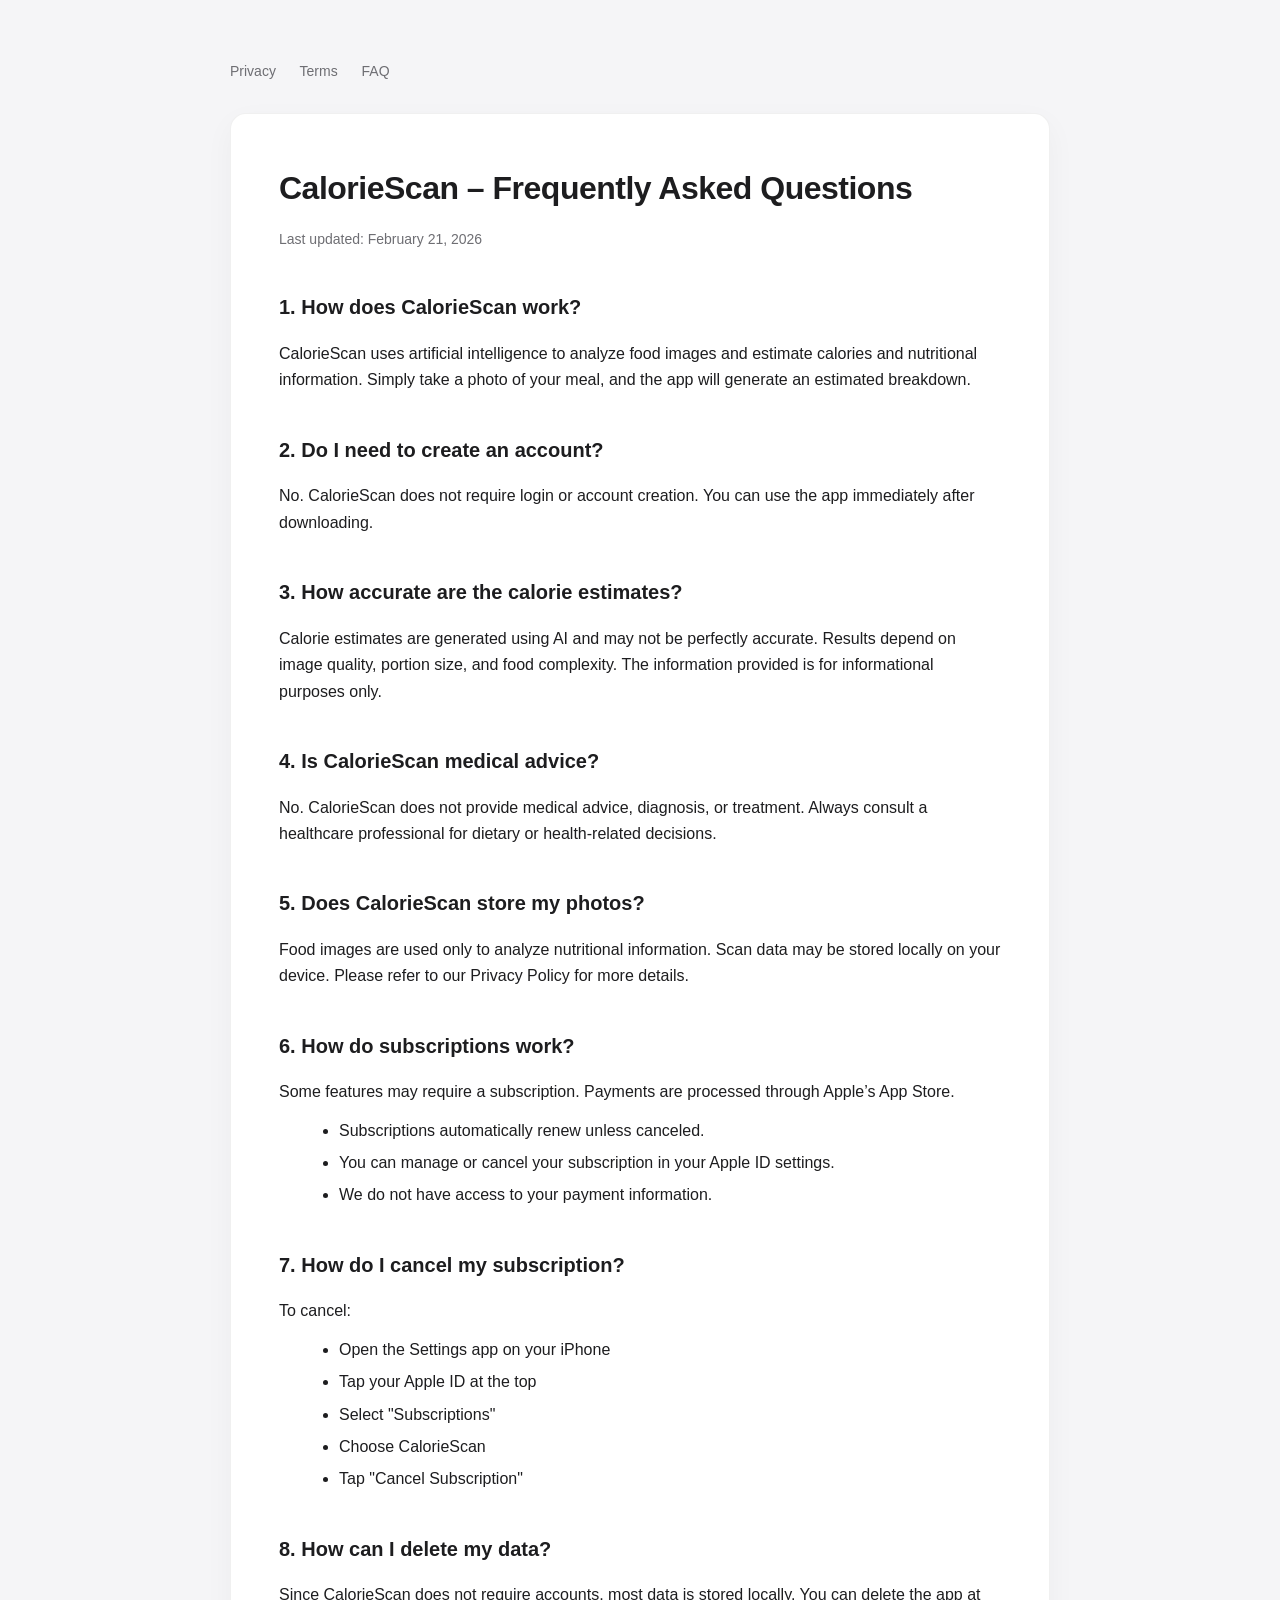
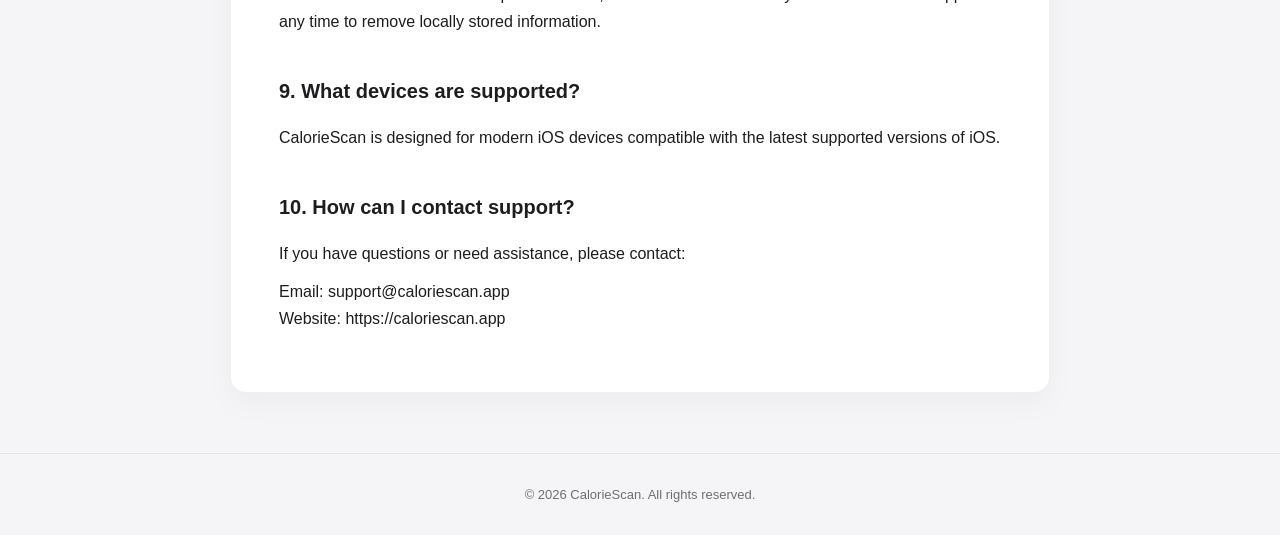
==== CalorieScan/faq.html @ cb6f7c5f "CalorieScan terms and faq" ====
<!DOCTYPE html>
<html lang="en">
    <head>
        <meta charset="UTF-8">
            <meta name="viewport" content="width=device-width, initial-scale=1.0">
                <title>CalorieScan – FAQ</title>
                <link rel="stylesheet" href="../assets/style.css">
    </head>

    <body>

        <div class="page">
            <div class="container">

                <div class="nav">
                    <a href="privacy.html">Privacy</a>
                    <a href="terms.html">Terms</a>
                    <a href="faq.html">FAQ</a>
                </div>

                <div class="card">

                    <h1>CalorieScan – Frequently Asked Questions</h1>
                    <div class="date">Last updated: February 21, 2026</div>

                    <h2>1. How does CalorieScan work?</h2>
                    <p>
                    CalorieScan uses artificial intelligence to analyze food images and estimate
                    calories and nutritional information. Simply take a photo of your meal,
                    and the app will generate an estimated breakdown.
                    </p>

                    <h2>2. Do I need to create an account?</h2>
                    <p>
                    No. CalorieScan does not require login or account creation.
                    You can use the app immediately after downloading.
                    </p>

                    <h2>3. How accurate are the calorie estimates?</h2>
                    <p>
                    Calorie estimates are generated using AI and may not be perfectly accurate.
                    Results depend on image quality, portion size, and food complexity.
                    The information provided is for informational purposes only.
                    </p>

                    <h2>4. Is CalorieScan medical advice?</h2>
                    <p>
                    No. CalorieScan does not provide medical advice, diagnosis, or treatment.
                    Always consult a healthcare professional for dietary or health-related decisions.
                    </p>

                    <h2>5. Does CalorieScan store my photos?</h2>
                    <p>
                    Food images are used only to analyze nutritional information.
                    Scan data may be stored locally on your device.
                    Please refer to our Privacy Policy for more details.
                    </p>

                    <h2>6. How do subscriptions work?</h2>
                    <p>
                    Some features may require a subscription. Payments are processed through Apple’s App Store.
                    </p>

                    <ul>
                        <li>Subscriptions automatically renew unless canceled.</li>
                        <li>You can manage or cancel your subscription in your Apple ID settings.</li>
                        <li>We do not have access to your payment information.</li>
                    </ul>

                    <h2>7. How do I cancel my subscription?</h2>
                    <p>
                    To cancel:
                    </p>
                    <ul>
                        <li>Open the Settings app on your iPhone</li>
                        <li>Tap your Apple ID at the top</li>
                        <li>Select "Subscriptions"</li>
                        <li>Choose CalorieScan</li>
                        <li>Tap "Cancel Subscription"</li>
                    </ul>

                    <h2>8. How can I delete my data?</h2>
                    <p>
                    Since CalorieScan does not require accounts, most data is stored locally.
                    You can delete the app at any time to remove locally stored information.
                    </p>

                    <h2>9. What devices are supported?</h2>
                    <p>
                    CalorieScan is designed for modern iOS devices compatible with the latest supported versions of iOS.
                    </p>

                    <h2>10. How can I contact support?</h2>
                    <p>
                    If you have questions or need assistance, please contact:
                    </p>

                    <p>
                    Email: support@caloriescan.app<br>
                    Website: https://caloriescan.app
                    </p>

                </div>
            </div>
        </div>

        <footer>
            © 2026 CalorieScan. All rights reserved.
        </footer>

    </body>
</html>
---- assets/style.css ----
:root {
    --text-primary: #1d1d1f;
    --text-secondary: #6e6e73;
    --background: #f5f5f7;
    --card: #ffffff;
    --border: rgba(0,0,0,0.06);
    --shadow: 0 10px 30px rgba(0,0,0,0.04);
    --accent: #111111;
}

/* Dark Mode Support */
@media (prefers-color-scheme: dark) {
    :root {
        --text-primary: #f5f5f7;
        --text-secondary: #a1a1a6;
        --background: #0b0b0c;
        --card: #151516;
        --border: rgba(255,255,255,0.08);
        --shadow: none;
        --accent: #ffffff;
    }
}

* {
    box-sizing: border-box;
}

html, body {
    margin: 0;
    padding: 0;
    min-height: 100%;
    background: var(--background);
    font-family: -apple-system, BlinkMacSystemFont, "Segoe UI", Roboto, Helvetica, Arial, sans-serif;
    color: var(--text-primary);
    line-height: 1.65;
    -webkit-font-smoothing: antialiased;
}

body {
    display: flex;
    flex-direction: column;
}

/* Layout Wrapper */
.page {
    flex: 1;
    padding: 60px 20px;
}

.container {
    max-width: 820px;
    margin: 0 auto;
}

/* Navigation */
.nav {
    margin-bottom: 30px;
    font-size: 14px;
}

.nav a {
    text-decoration: none;
    color: var(--text-secondary);
    margin-right: 20px;
    transition: color 0.2s ease;
}

.nav a:hover {
    color: var(--text-primary);
}

/* Card */
.card {
    background: var(--card);
    padding: 48px;
    border-radius: 16px;
    border: 1px solid var(--border);
    box-shadow: var(--shadow);
}

/* Typography */
h1 {
    margin-top: 0;
    font-size: 32px;
    letter-spacing: -0.5px;
}

h2 {
    margin-top: 40px;
    font-size: 20px;
}

h3 {
    margin-top: 24px;
    font-size: 16px;
}

p {
    margin: 12px 0;
}

ul {
    margin: 12px 0 12px 20px;
}

li {
    margin-bottom: 6px;
}

.date {
    color: var(--text-secondary);
    margin-top: -8px;
    margin-bottom: 32px;
    font-size: 14px;
}

/* Footer */
footer {
    padding: 30px 20px;
    text-align: center;
    font-size: 13px;
    color: var(--text-secondary);
    border-top: 1px solid var(--border);
}

/* Responsive */
@media (max-width: 600px) {
    .card {
        padding: 28px;
    }

    h1 {
        font-size: 26px;
    }

    .page {
        padding: 40px 16px;
    }
}
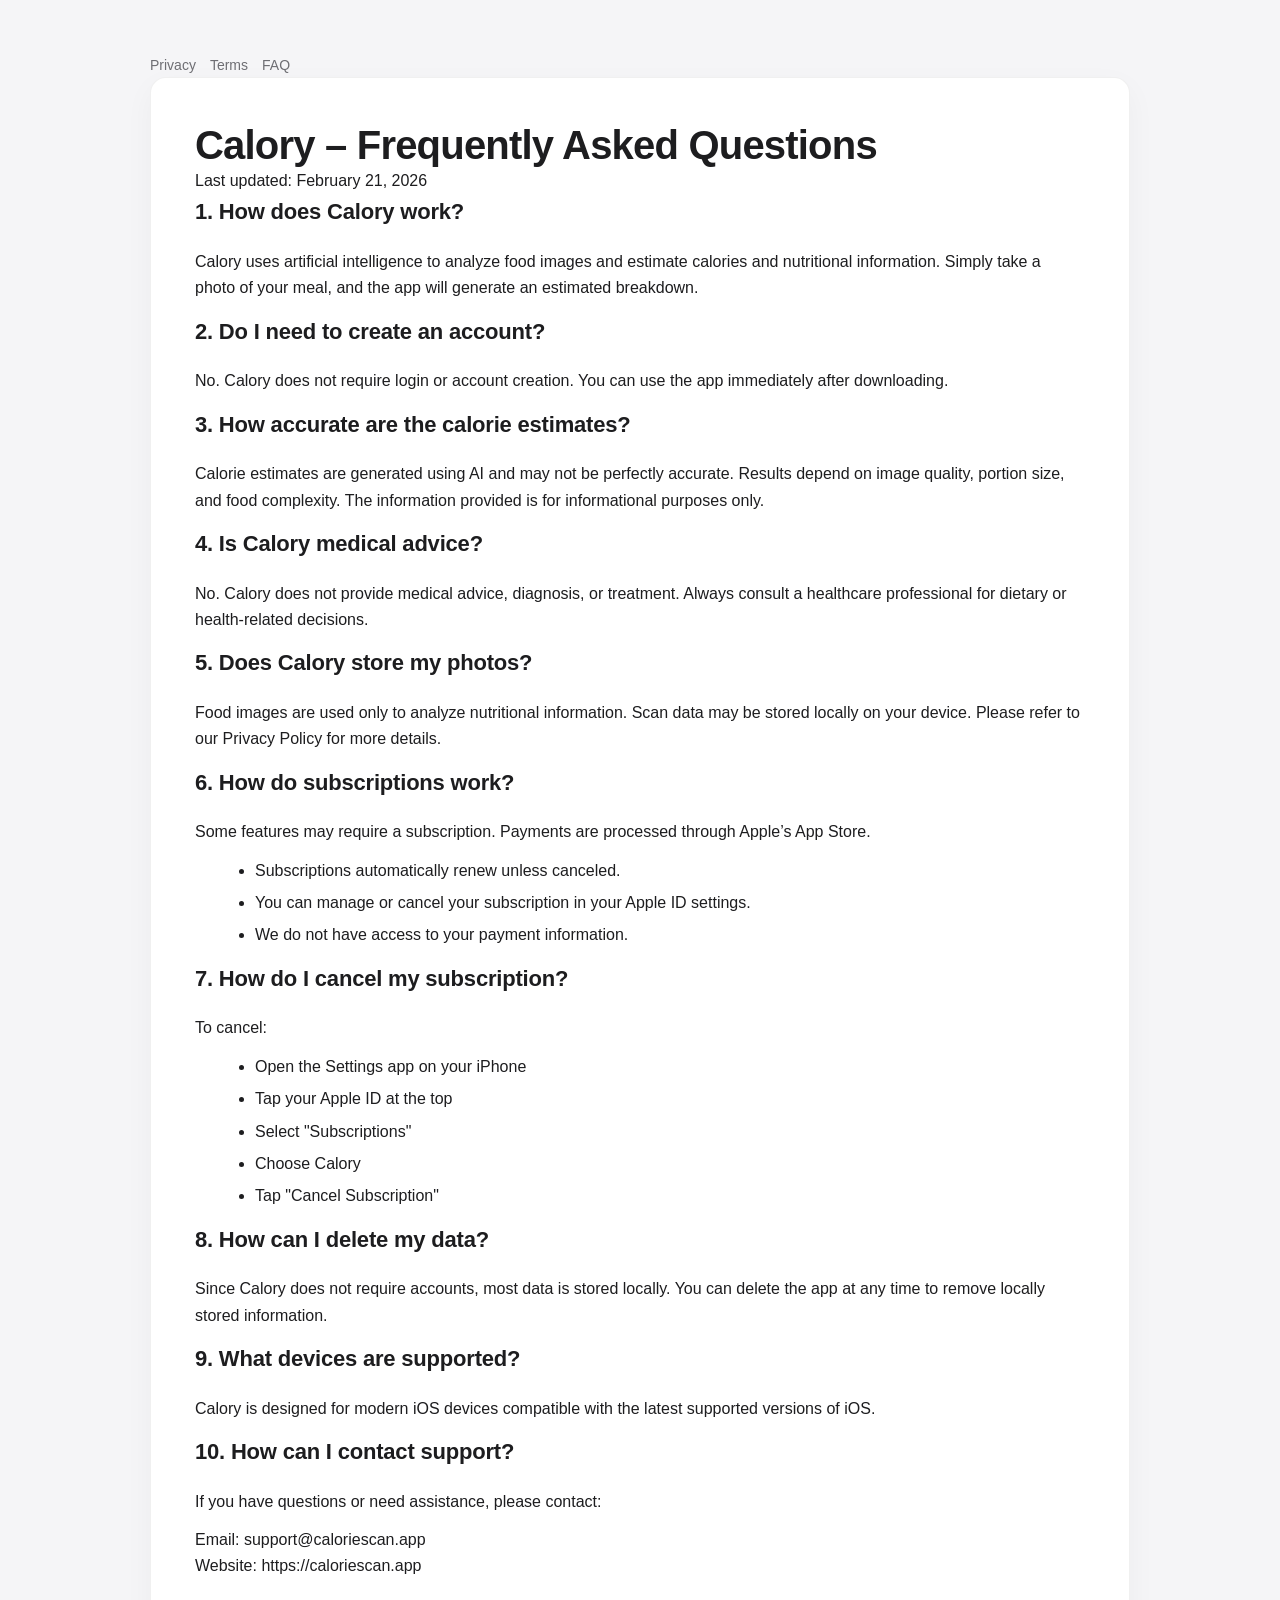
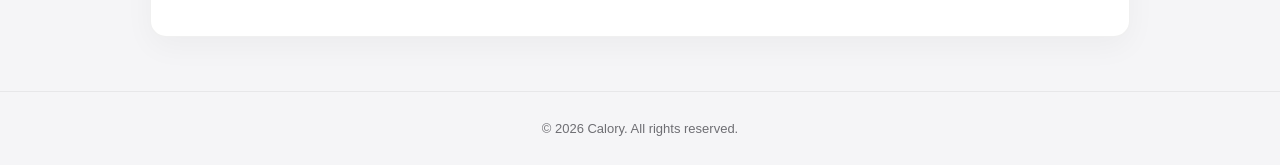
==== commit ad62a583: "update html to use Calory instead of CalorieScan" ====
--- a/CalorieScan/faq.html
+++ b/CalorieScan/faq.html
@@ -3,7 +3,7 @@
     <head>
         <meta charset="UTF-8">
             <meta name="viewport" content="width=device-width, initial-scale=1.0">
-                <title>CalorieScan – FAQ</title>
+                <title>Calory – FAQ</title>
                 <link rel="stylesheet" href="../assets/style.css">
     </head>
 
@@ -20,19 +20,19 @@
 
                 <div class="card">
 
-                    <h1>CalorieScan – Frequently Asked Questions</h1>
+                    <h1>Calory – Frequently Asked Questions</h1>
                     <div class="date">Last updated: February 21, 2026</div>
 
-                    <h2>1. How does CalorieScan work?</h2>
+                    <h2>1. How does Calory work?</h2>
                     <p>
-                    CalorieScan uses artificial intelligence to analyze food images and estimate
+                    Calory uses artificial intelligence to analyze food images and estimate
                     calories and nutritional information. Simply take a photo of your meal,
                     and the app will generate an estimated breakdown.
                     </p>
 
                     <h2>2. Do I need to create an account?</h2>
                     <p>
-                    No. CalorieScan does not require login or account creation.
+                    No. Calory does not require login or account creation.
                     You can use the app immediately after downloading.
                     </p>
 
@@ -43,13 +43,13 @@
                     The information provided is for informational purposes only.
                     </p>
 
-                    <h2>4. Is CalorieScan medical advice?</h2>
+                    <h2>4. Is Calory medical advice?</h2>
                     <p>
-                    No. CalorieScan does not provide medical advice, diagnosis, or treatment.
+                    No. Calory does not provide medical advice, diagnosis, or treatment.
                     Always consult a healthcare professional for dietary or health-related decisions.
                     </p>
 
-                    <h2>5. Does CalorieScan store my photos?</h2>
+                    <h2>5. Does Calory store my photos?</h2>
                     <p>
                     Food images are used only to analyze nutritional information.
                     Scan data may be stored locally on your device.
@@ -75,19 +75,19 @@
                         <li>Open the Settings app on your iPhone</li>
                         <li>Tap your Apple ID at the top</li>
                         <li>Select "Subscriptions"</li>
-                        <li>Choose CalorieScan</li>
+                        <li>Choose Calory</li>
                         <li>Tap "Cancel Subscription"</li>
                     </ul>
 
                     <h2>8. How can I delete my data?</h2>
                     <p>
-                    Since CalorieScan does not require accounts, most data is stored locally.
+                    Since Calory does not require accounts, most data is stored locally.
                     You can delete the app at any time to remove locally stored information.
                     </p>
 
                     <h2>9. What devices are supported?</h2>
                     <p>
-                    CalorieScan is designed for modern iOS devices compatible with the latest supported versions of iOS.
+                    Calory is designed for modern iOS devices compatible with the latest supported versions of iOS.
                     </p>
 
                     <h2>10. How can I contact support?</h2>
@@ -105,7 +105,7 @@
         </div>
 
         <footer>
-            © 2026 CalorieScan. All rights reserved.
+            © 2026 Calory. All rights reserved.
         </footer>
 
     </body>
--- a/assets/style.css
+++ b/assets/style.css
@@ -1,4 +1,3 @@
-
 :root {
     --text-primary: #1d1d1f;
     --text-secondary: #6e6e73;
@@ -7,6 +6,16 @@
     --border: rgba(0,0,0,0.06);
     --shadow: 0 10px 30px rgba(0,0,0,0.04);
     --accent: #111111;
+
+    --radius: 16px;
+    --radius-sm: 12px;
+    --gap: 18px;
+
+    --btn-bg: #111111;
+    --btn-text: #ffffff;
+    --btn-bg-secondary: rgba(0,0,0,0.06);
+
+    --focus: rgba(0, 122, 255, 0.25);
 }
 
 /* Dark Mode Support */
@@ -19,12 +28,16 @@
         --border: rgba(255,255,255,0.08);
         --shadow: none;
         --accent: #ffffff;
+
+        --btn-bg: #ffffff;
+        --btn-text: #0b0b0c;
+        --btn-bg-secondary: rgba(255,255,255,0.10);
+
+        --focus: rgba(10, 132, 255, 0.35);
     }
 }
 
-* {
-    box-sizing: border-box;
-}
+* { box-sizing: border-box; }
 
 html, body {
     margin: 0;
@@ -37,87 +50,401 @@
     -webkit-font-smoothing: antialiased;
 }
 
-body {
-    display: flex;
-    flex-direction: column;
-}
-
-/* Layout Wrapper */
+body { display: flex; flex-direction: column; }
+
 .page {
     flex: 1;
-    padding: 60px 20px;
+    padding: 54px 20px;
 }
 
 .container {
-    max-width: 820px;
+    max-width: 980px;
     margin: 0 auto;
+}
+
+/* Top bar */
+.topbar {
+    display: flex;
+    align-items: center;
+    justify-content: space-between;
+    gap: 16px;
+    margin-bottom: 18px;
+}
+
+.brand {
+    display: inline-flex;
+    align-items: center;
+    gap: 10px;
+    text-decoration: none;
+    color: var(--text-primary);
+}
+
+.brand:focus-visible {
+    outline: 3px solid var(--focus);
+    outline-offset: 4px;
+    border-radius: 10px;
+}
+
+.brandMark {
+    width: 12px;
+    height: 12px;
+    border-radius: 999px;
+    background: linear-gradient(135deg, var(--text-primary), var(--text-secondary));
+    opacity: 0.9;
+}
+
+.brandText {
+    font-weight: 600;
+    letter-spacing: -0.2px;
 }
 
 /* Navigation */
 .nav {
-    margin-bottom: 30px;
+    display: flex;
+    flex-wrap: wrap;
+    gap: 14px;
     font-size: 14px;
 }
 
 .nav a {
     text-decoration: none;
     color: var(--text-secondary);
-    margin-right: 20px;
     transition: color 0.2s ease;
 }
 
-.nav a:hover {
-    color: var(--text-primary);
+.nav a:hover { color: var(--text-primary); }
+
+.nav a:focus-visible {
+    outline: 3px solid var(--focus);
+    outline-offset: 4px;
+    border-radius: 10px;
 }
 
 /* Card */
 .card {
     background: var(--card);
-    padding: 48px;
-    border-radius: 16px;
+    padding: 44px;
+    border-radius: var(--radius);
     border: 1px solid var(--border);
     box-shadow: var(--shadow);
 }
 
 /* Typography */
 h1 {
+    margin: 0;
+    font-size: 40px;
+    letter-spacing: -0.8px;
+    line-height: 1.15;
+}
+
+h2 {
     margin-top: 0;
-    font-size: 32px;
-    letter-spacing: -0.5px;
-}
-
-h2 {
-    margin-top: 40px;
-    font-size: 20px;
+    font-size: 22px;
+    letter-spacing: -0.2px;
 }
 
 h3 {
-    margin-top: 24px;
+    margin-top: 0;
     font-size: 16px;
 }
 
-p {
-    margin: 12px 0;
-}
-
-ul {
-    margin: 12px 0 12px 20px;
-}
-
-li {
-    margin-bottom: 6px;
-}
-
-.date {
-    color: var(--text-secondary);
-    margin-top: -8px;
-    margin-bottom: 32px;
+p { margin: 12px 0; }
+
+ul { margin: 12px 0 12px 20px; }
+li { margin-bottom: 6px; }
+
+.muted { color: var(--text-secondary); }
+.tiny { font-size: 13px; }
+
+.divider {
+    border: none;
+    height: 1px;
+    background: var(--border);
+    margin: 34px 0;
+}
+
+/* Hero */
+.hero {
+    display: grid;
+    grid-template-columns: 1.25fr 0.75fr;
+    gap: 28px;
+    align-items: center;
+}
+
+.eyebrow {
+    margin: 0 0 10px 0;
+    color: var(--text-secondary);
     font-size: 14px;
+    letter-spacing: 0.25px;
+    text-transform: uppercase;
+}
+
+.lead {
+    color: var(--text-secondary);
+    font-size: 17px;
+    margin-top: 12px;
+}
+
+.ctaRow {
+    display: flex;
+    flex-wrap: wrap;
+    gap: 12px;
+    margin-top: 18px;
+}
+
+.badges {
+    display: flex;
+    flex-wrap: wrap;
+    gap: 10px;
+    margin-top: 18px;
+}
+
+.badge {
+    font-size: 13px;
+    color: var(--text-secondary);
+    border: 1px solid var(--border);
+    background: transparent;
+    padding: 7px 10px;
+    border-radius: 999px;
+}
+
+/* Buttons */
+.button {
+    display: inline-flex;
+    align-items: center;
+    justify-content: center;
+    text-decoration: none;
+    border-radius: 999px;
+    padding: 11px 16px;
+    border: 1px solid transparent;
+    background: var(--btn-bg);
+    color: var(--btn-text);
+    font-weight: 600;
+    font-size: 14px;
+    letter-spacing: -0.1px;
+    transition: transform 0.05s ease, opacity 0.2s ease, background 0.2s ease, border-color 0.2s ease;
+}
+
+.button:hover { opacity: 0.92; }
+.button:active { transform: translateY(1px); }
+
+.button:focus-visible {
+    outline: 3px solid var(--focus);
+    outline-offset: 4px;
+}
+
+.button.secondary {
+    background: var(--btn-bg-secondary);
+    color: var(--text-primary);
+    border-color: var(--border);
+}
+
+.button.small {
+    padding: 9px 12px;
+    font-size: 13px;
+}
+
+/* Right hero visual */
+.heroCard {
+    border: 1px solid var(--border);
+    border-radius: var(--radius);
+    padding: 18px;
+    background: linear-gradient(180deg, rgba(127,127,127,0.08), rgba(127,127,127,0.02));
+}
+
+.heroCardInner {
+    display: flex;
+    align-items: center;
+    gap: 14px;
+}
+
+.heroIcon {
+    width: 44px;
+    height: 44px;
+    border-radius: 14px;
+    background: linear-gradient(135deg, var(--text-primary), var(--text-secondary));
+    opacity: 0.9;
+}
+
+.heroCardText { flex: 1; }
+.heroCardTitle {
+    margin: 0;
+    font-weight: 600;
+    letter-spacing: -0.2px;
+}
+.heroCardSubtitle {
+    margin: 2px 0 0 0;
+    font-size: 13px;
+    color: var(--text-secondary);
+}
+
+.heroCardFoot {
+    display: flex;
+    gap: 8px;
+    margin-top: 14px;
+    opacity: 0.7;
+}
+
+.dot {
+    width: 8px;
+    height: 8px;
+    border-radius: 999px;
+    border: 1px solid var(--border);
+}
+
+/* Sections */
+.section {
+    margin-top: 26px;
+}
+
+.grid {
+    display: grid;
+    grid-template-columns: 1fr 1fr;
+    gap: var(--gap);
+    margin-top: 18px;
+}
+
+.product {
+    border: 1px solid var(--border);
+    border-radius: var(--radius);
+    padding: 18px;
+    background: transparent;
+}
+
+.productHeader {
+    display: flex;
+    align-items: center;
+    gap: 12px;
+    margin-bottom: 10px;
+}
+
+.productIcon {
+    width: 40px;
+    height: 40px;
+    border-radius: 14px;
+    background: linear-gradient(135deg, rgba(255, 149, 0, 0.9), rgba(255, 59, 48, 0.85));
+}
+
+.productIcon.alt {
+    background: linear-gradient(135deg, rgba(10, 132, 255, 0.9), rgba(94, 92, 230, 0.85));
+}
+
+.productTitle {
+    margin: 0;
+    font-size: 16px;
+    font-weight: 700;
+    letter-spacing: -0.2px;
+}
+
+.productSubtitle {
+    margin: 2px 0 0 0;
+    font-size: 13px;
+    color: var(--text-secondary);
+}
+
+.productMeta {
+    display: flex;
+    flex-wrap: wrap;
+    gap: 8px;
+    margin-top: 12px;
+}
+
+.chip {
+    font-size: 12px;
+    color: var(--text-secondary);
+    border: 1px solid var(--border);
+    padding: 6px 9px;
+    border-radius: 999px;
+}
+
+.productActions {
+    display: flex;
+    flex-wrap: wrap;
+    gap: 10px;
+    margin-top: 14px;
+}
+
+/* Callout */
+.callout {
+    margin-top: 14px;
+    padding: 16px;
+    border: 1px solid var(--border);
+    border-radius: var(--radius);
+    background: rgba(127,127,127,0.06);
+}
+
+/* Contact */
+.contactGrid {
+    display: grid;
+    grid-template-columns: 1fr 1fr;
+    gap: var(--gap);
+    margin-top: 12px;
+}
+
+.contactItem {
+    border: 1px solid var(--border);
+    border-radius: var(--radius);
+    padding: 16px;
+}
+
+.contactLabel {
+    margin: 0 0 6px 0;
+    font-size: 13px;
+    color: var(--text-secondary);
+}
+
+.contactValue {
+    color: var(--text-primary);
+    text-decoration: none;
+    font-weight: 600;
+}
+
+.contactValue:hover { opacity: 0.9; }
+.contactValue:focus-visible {
+    outline: 3px solid var(--focus);
+    outline-offset: 4px;
+    border-radius: 10px;
+}
+
+/* Legal cards */
+.legalLinks {
+    display: grid;
+    grid-template-columns: 1fr 1fr;
+    gap: var(--gap);
+    margin-top: 14px;
+}
+
+.linkCard {
+    display: block;
+    text-decoration: none;
+    border: 1px solid var(--border);
+    border-radius: var(--radius);
+    padding: 16px;
+    color: var(--text-primary);
+}
+
+.linkCard:hover { opacity: 0.92; }
+.linkCard:focus-visible {
+    outline: 3px solid var(--focus);
+    outline-offset: 4px;
+}
+
+.linkTitle {
+    display: block;
+    font-weight: 700;
+    letter-spacing: -0.2px;
+}
+
+.linkDesc {
+    display: block;
+    margin-top: 6px;
+    color: var(--text-secondary);
+    font-size: 13px;
 }
 
 /* Footer */
 footer {
-    padding: 30px 20px;
+    padding: 26px 20px;
     text-align: center;
     font-size: 13px;
     color: var(--text-secondary);
@@ -125,16 +452,16 @@
 }
 
 /* Responsive */
+@media (max-width: 860px) {
+    h1 { font-size: 34px; }
+    .hero { grid-template-columns: 1fr; }
+    .grid { grid-template-columns: 1fr; }
+    .legalLinks { grid-template-columns: 1fr; }
+    .contactGrid { grid-template-columns: 1fr; }
+}
+
 @media (max-width: 600px) {
-    .card {
-        padding: 28px;
-    }
-
-    h1 {
-        font-size: 26px;
-    }
-
-    .page {
-        padding: 40px 16px;
-    }
-}
+    .card { padding: 26px; }
+    h1 { font-size: 28px; }
+    .page { padding: 40px 16px; }
+}
